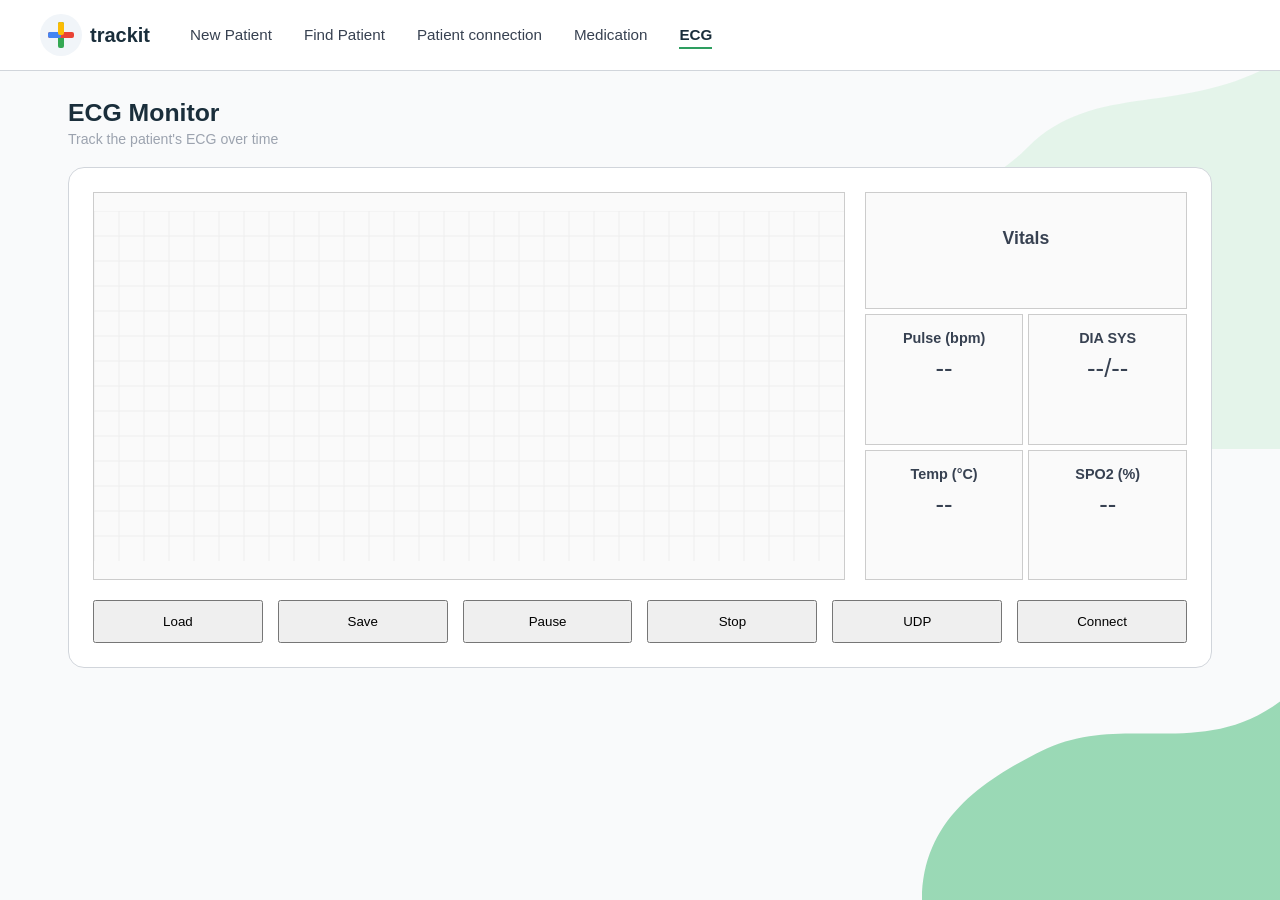
==== ecg-monitor.html @ 8374af45 "Added validation to developed web pages and removed unneeded files" ====
<!DOCTYPE html>
<html lang="en">
<head>
  <meta charset="UTF-8" />
  <meta name="viewport" content="width=device-width, initial-scale=1.0" />
  <title>ECG</title>
  <link rel="stylesheet" href="css/styles.css" />
  <style>
    body {
      background: var(--bg);
    }

    /* Decorative blobs */
    .blob-light {
      position: fixed;
      top: 60px;
      right: 0;
      width: 38%;
      pointer-events: none;
      z-index: 0;
    }

    .blob-dark {
      position: fixed;
      bottom: 0;
      right: 0;
      width: 28%;
      pointer-events: none;
      z-index: 0;
    }

    /* ── Main layout ─────────────────────────── */
    .page-content {
      position: relative;
      z-index: 1;
      max-width: 1200px;
      margin: 0 auto;
      padding: 28px 28px 60px;
    }

    /* ── Page heading ─────────────────────────── */
    .page-header {
      display: flex;
      align-items: flex-start;
      justify-content: space-between;
      margin-bottom: 20px;
    }

    .page-header h1 {
      font-size: 1.55rem;
      font-weight: 800;
      color: var(--text-dark);
      margin-bottom: 4px;
    }

    .page-header p {
      font-size: 0.88rem;
      color: var(--text-muted);
    }

    .ECG-content {
      background: var(--white);
      border: 1.5px solid var(--border);
      border-radius: var(--radius-lg);
      padding: 24px ;
      margin-bottom: 20px;
      display: grid;
      grid-template-columns: 7fr 3fr;
      gap: 20px;
    }

    /* ECG Area */
    .ECG {
        border: 1px solid #ccc;
        min-height: 350px;
        background: #fafafa;
        white-space: pre-line;
    }
    #ecgCanvas {
        width: 100%;
        height: 350px;
        display: block;
    }

    /* Vitals Area */
    .vitals-container {
        display: grid;
        grid-template-columns: repeat(2, 1fr);
        gap: 5px;
    }
    .vitals-title {
        grid-column: 1 / -1;
        text-align: center;
        padding-top:20px;
        font-weight: bold;
        font-size: 1.1rem;
        line-height: 50px;
        border: 1px solid #ccc;
        background: #fafafa;
    }
    .vital {
        border: 1px solid #ccc;
        padding: 15px 10px;
        text-align: center;
        background: #fafafa;
    }

    .vital-label {
        font-size: 0.9rem;
        margin-bottom: 8px;
        font-weight: bold;
    }

    .vital-value {
        font-size: 1.6rem;
    }
    @media (max-width: 800px) {
        .ECG-content {
            grid-template-columns: 1fr;
        }
        .ECG {
            width: 100%;
        }
        .vitals-title{
            padding-top:unset;
        }

    }

    /* Bottom Button Area */
    .controls {
        grid-column: 1 / -1;
        display: flex;
        flex-wrap: wrap;
        gap: 15px;
        justify-content: space-between;
    }

    .controls button {
        flex: 1;
        min-width: 120px;
        padding: 12px;
        cursor: pointer;
    }
  </style>
</head>
<body>
  <svg class="blob-light" viewBox="0 0 500 400" fill="none" xmlns="http://www.w3.org/2000/svg">
    <path d="M500 0 C400 60, 310 20, 240 90 C170 160, 90 140, 0 200 L0 400 L500 400 Z"
          fill="#d6f0e0" opacity="0.6"/>
  </svg>
  <svg class="blob-dark" viewBox="0 0 360 380" fill="none" xmlns="http://www.w3.org/2000/svg">
    <path d="M360 380 L0 380 C0 300, 60 260, 120 230 C200 190, 280 240, 360 180 Z"
          fill="url(#blobGrad)"/>
    <defs>
      <linearGradient id="blobGrad" x1="0" y1="180" x2="360" y2="380">
        <stop offset="0%" stop-color="#3cb871" stop-opacity="0.5"/>
        <stop offset="100%" stop-color="#1a6b3c"/>
      </linearGradient>
    </defs>
  </svg>

  <!-- Navbar -->
  <nav class="navbar">
    <a href="index.html" class="navbar-brand">
      <svg class="logo-icon" viewBox="0 0 42 42" fill="none" xmlns="http://www.w3.org/2000/svg">
        <circle cx="21" cy="21" r="21" fill="#f1f5f9"/>
        <rect x="18" y="8"  width="6" height="26" rx="2" fill="#34a853"/>
        <rect x="8"  y="18" width="26" height="6"  rx="2" fill="#ea4335"/>
        <rect x="8"  y="18" width="13" height="6"  rx="2" fill="#4285f4"/>
        <rect x="18" y="8"  width="6"  height="13" rx="2" fill="#fbbc05"/>
      </svg>
      <span class="brand-name">trackit</span>
    </a>
    <ul class="navbar-nav">
      <li><a href="new-patient.html">New Patient</a></li>
      <li><a href="find-patient.html">Find Patient</a></li>
      <li><a href="#">Patient connection</a></li>
      <li><a href="#">Medication</a></li>
      <li><a href="ecg-monitor.html" class="active">ECG</a></li>
    </ul>
  </nav>

  <!-- Main content -->
  <div class="page-content">
    <div class="page-header">
          <div>
            <h1>ECG Monitor</h1>
            <p>Track the patient's ECG over time</p>
          </div>
    </div>
    <div class="ECG-content">
        <div id="el" class="ECG" >
		<canvas id="ecgCanvas"></canvas>
        </div>

        <div class="vitals-container">
            <div class="vitals-title">Vitals</div>
            <div class="vital">
                <div class="vital-label">Pulse (bpm)</div>
                <div class="vital-value">--</div>
            </div>

            <div class="vital">
                <div class="vital-label">DIA SYS</div>
                <div class="vital-value">--/--</div>
            </div>

            <div class="vital">
                <div class="vital-label">Temp (°C)</div>
                <div class="vital-value">--</div>
            </div>

            <div class="vital">
                <div class="vital-label">SPO2 (%)</div>
                <div class="vital-value">--</div>
            </div>

        </div>
    <div class="controls">
      <button>Load</button>
      <button>Save</button>
      <button>Pause</button>
      <button>Stop</button>
      <button>UDP</button>
      <button>Connect</button>
  </div>

    </div>
    
  </div>
  <script src="JS/stream.js"></script>
</body>
</html>
---- css/styles.css ----
/* ============================
   Trackit – Shared Stylesheet
   ============================ */

*, *::before, *::after {
  box-sizing: border-box;
  margin: 0;
  padding: 0;
}

:root {
  --green-dark:   #1a6b3c;
  --green-main:   #2e9e60;
  --green-light:  #d6f0e0;
  --green-wave1:  #3cb871;
  --text-dark:    #1a2e3b;
  --text-mid:     #374151;
  --text-muted:   #9ca3af;
  --border:       #d1d5db;
  --bg:           #f9fafb;
  --white:        #ffffff;
  --radius-sm:    6px;
  --radius-md:    10px;
  --radius-lg:    16px;
  --shadow:       0 2px 8px rgba(0,0,0,.08);
}

body {
  font-family: 'Segoe UI', Arial, sans-serif;
  color: var(--text-mid);
  background: var(--white);
  min-height: 100vh;
}

/* ── Navbar ─────────────────────────────────────────── */
.navbar {
  display: flex;
  align-items: center;
  padding: 14px 40px;
  border-bottom: 1.5px solid var(--border);
  background: var(--white);
  position: relative;
  z-index: 10;
}

.navbar-brand {
  display: flex;
  align-items: center;
  gap: 8px;
  text-decoration: none;
  margin-right: 40px;
}

.navbar-brand .logo-icon {
  width: 42px;
  height: 42px;
}

.navbar-brand .brand-name {
  font-size: 1.25rem;
  font-weight: 600;
  color: var(--text-dark);
}

.navbar-nav {
  display: flex;
  align-items: center;
  gap: 32px;
  list-style: none;
  flex: 1;
}

.navbar-nav a {
  text-decoration: none;
  font-size: 0.95rem;
  color: var(--text-mid);
  padding-bottom: 4px;
}

.navbar-nav a.active {
  color: var(--text-dark);
  font-weight: 600;
  border-bottom: 2.5px solid var(--green-main);
}

.navbar-actions {
  display: flex;
  align-items: center;
  gap: 12px;
  margin-left: auto;
}

/* ── Buttons ─────────────────────────────────────────── */
.btn {
  display: inline-flex;
  align-items: center;
  gap: 8px;
  padding: 10px 24px;
  border-radius: var(--radius-md);
  font-size: 0.95rem;
  font-weight: 600;
  cursor: pointer;
  text-decoration: none;
  border: 2px solid transparent;
  transition: opacity .15s;
}

.btn:hover { opacity: .88; }

.btn-primary {
  background: var(--green-dark);
  color: var(--white);
  border-color: var(--green-dark);
}

.btn-outline {
  background: var(--white);
  color: var(--green-dark);
  border-color: var(--green-dark);
}

/* ── Shared decorative blob base ────────────────────── */
.blob {
  position: fixed;
  pointer-events: none;
  z-index: 0;
}

/* ── Page wrapper ────────────────────────────────────── */
.page-content {
  position: relative;
  z-index: 1;
}

/* ── Form primitives ─────────────────────────────────── */
.form-control {
  padding: 9px 12px;
  border: 1.5px solid var(--border);
  border-radius: var(--radius-sm);
  font-size: 0.93rem;
  color: var(--text-dark);
  background: var(--white);
  outline: none;
  width: 100%;
}

.form-control:focus {
  border-color: var(--green-main);
}

select.form-control {
  appearance: none;
  background-image: url("data:image/svg+xml,%3Csvg xmlns='http://www.w3.org/2000/svg' width='16' height='16' viewBox='0 0 24 24' fill='none' stroke='%236b7280' stroke-width='2'%3E%3Cpolyline points='6 9 12 15 18 9'%3E%3C/polyline%3E%3C/svg%3E");
  background-repeat: no-repeat;
  background-position: right 10px center;
  padding-right: 32px;
  cursor: pointer;
}

.form-control::placeholder {
  color: var(--text-muted);
}

/* calendar icon inside date input */
.input-icon-wrap {
  position: relative;
}

.input-icon-wrap .form-control {
  padding-right: 36px;
}

.input-icon-wrap .icon-right {
  position: absolute;
  right: 10px;
  top: 50%;
  transform: translateY(-50%);
  color: var(--text-muted);
  pointer-events: none;
}

/* ── Section card (white bordered box) ───────────────── */
.section-card {
  background: var(--white);
  border: 1.5px solid var(--border);
  border-radius: var(--radius-lg);
  padding: 28px 32px;
}

/* ── Section heading row ─────────────────────────────── */
.section-heading {
  display: flex;
  align-items: center;
  gap: 10px;
  margin-bottom: 18px;
}

.section-heading .section-icon {
  width: 36px;
  height: 36px;
  border-radius: 50%;
  background: var(--green-main);
  display: flex;
  align-items: center;
  justify-content: center;
}

.section-heading .section-icon svg {
  width: 20px;
  height: 20px;
  fill: var(--white);
}

.section-heading h2 {
  font-size: 1.15rem;
  font-weight: 700;
  color: var(--text-dark);
}
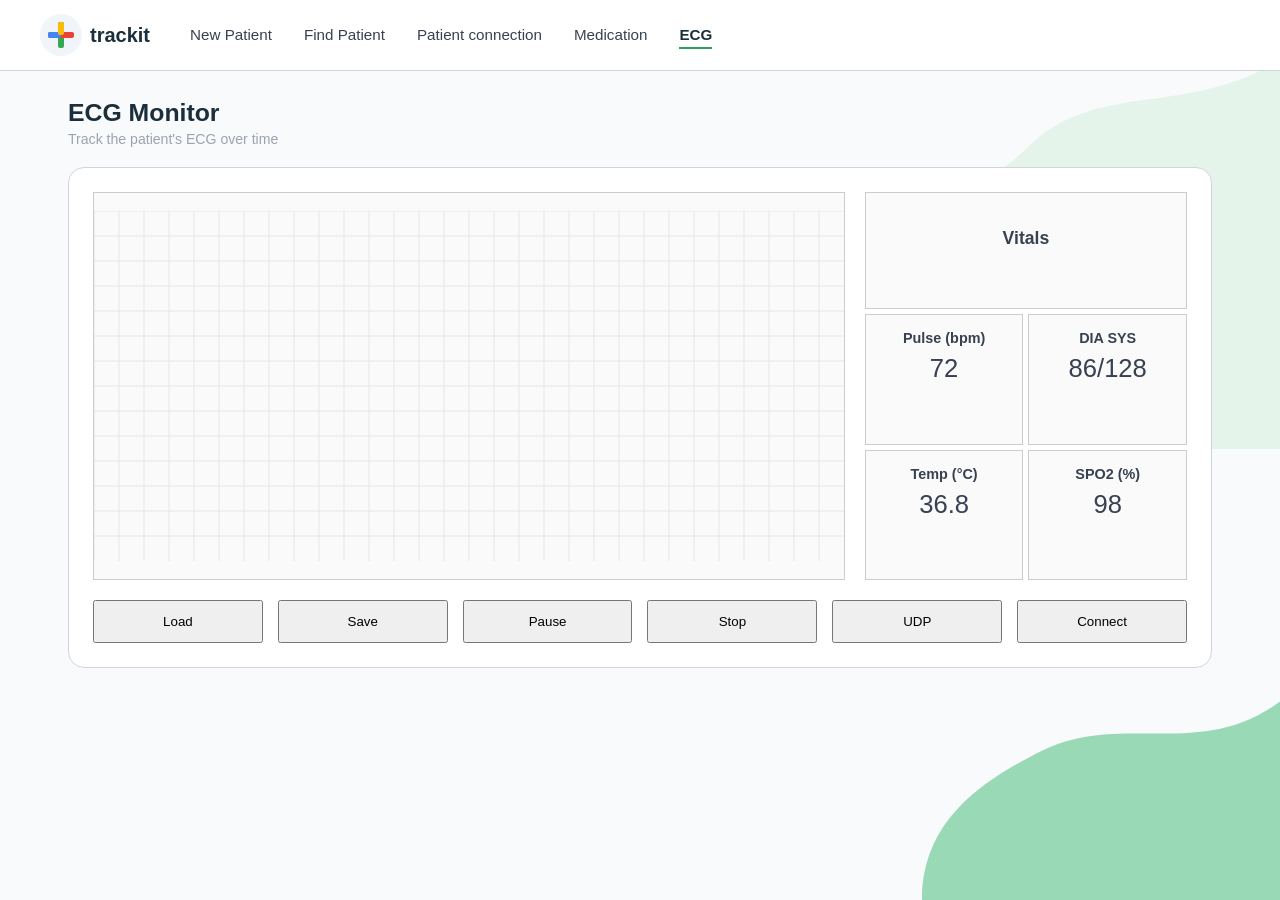
==== commit b675c55c: "Added vitals update functionality Rewrote sample.js to simulate vitals readings and modify associate" ====
--- a/ecg-monitor.html
+++ b/ecg-monitor.html
@@ -162,7 +162,7 @@
 
   <!-- Navbar -->
   <nav class="navbar">
-    <a href="index.html" class="navbar-brand">
+    <a href="/ECGApp/" class="navbar-brand">
       <svg class="logo-icon" viewBox="0 0 42 42" fill="none" xmlns="http://www.w3.org/2000/svg">
         <circle cx="21" cy="21" r="21" fill="#f1f5f9"/>
         <rect x="18" y="8"  width="6" height="26" rx="2" fill="#34a853"/>
@@ -173,11 +173,11 @@
       <span class="brand-name">trackit</span>
     </a>
     <ul class="navbar-nav">
-      <li><a href="new-patient.html">New Patient</a></li>
-      <li><a href="find-patient.html">Find Patient</a></li>
+      <li><a href="/ECGApp/newpatient">New Patient</a></li>
+      <li><a href="/ECGApp/findpatient">Find Patient</a></li>
       <li><a href="#">Patient connection</a></li>
       <li><a href="#">Medication</a></li>
-      <li><a href="ecg-monitor.html" class="active">ECG</a></li>
+      <li><a href="/ECGApp/monitor" class="active">ECG</a></li>
     </ul>
   </nav>
 
@@ -198,22 +198,22 @@
             <div class="vitals-title">Vitals</div>
             <div class="vital">
                 <div class="vital-label">Pulse (bpm)</div>
-                <div class="vital-value">--</div>
+                <div class="vital-value" id="pulseValue">--</div>
             </div>
 
             <div class="vital">
                 <div class="vital-label">DIA SYS</div>
-                <div class="vital-value">--/--</div>
+                <div class="vital-value" id="bpValue">--/--</div>
             </div>
 
             <div class="vital">
                 <div class="vital-label">Temp (°C)</div>
-                <div class="vital-value">--</div>
+                <div class="vital-value" id="tempValue">--</div>
             </div>
 
             <div class="vital">
                 <div class="vital-label">SPO2 (%)</div>
-                <div class="vital-value">--</div>
+                <div class="vital-value" id="spo2Value">--</div>
             </div>
 
         </div>
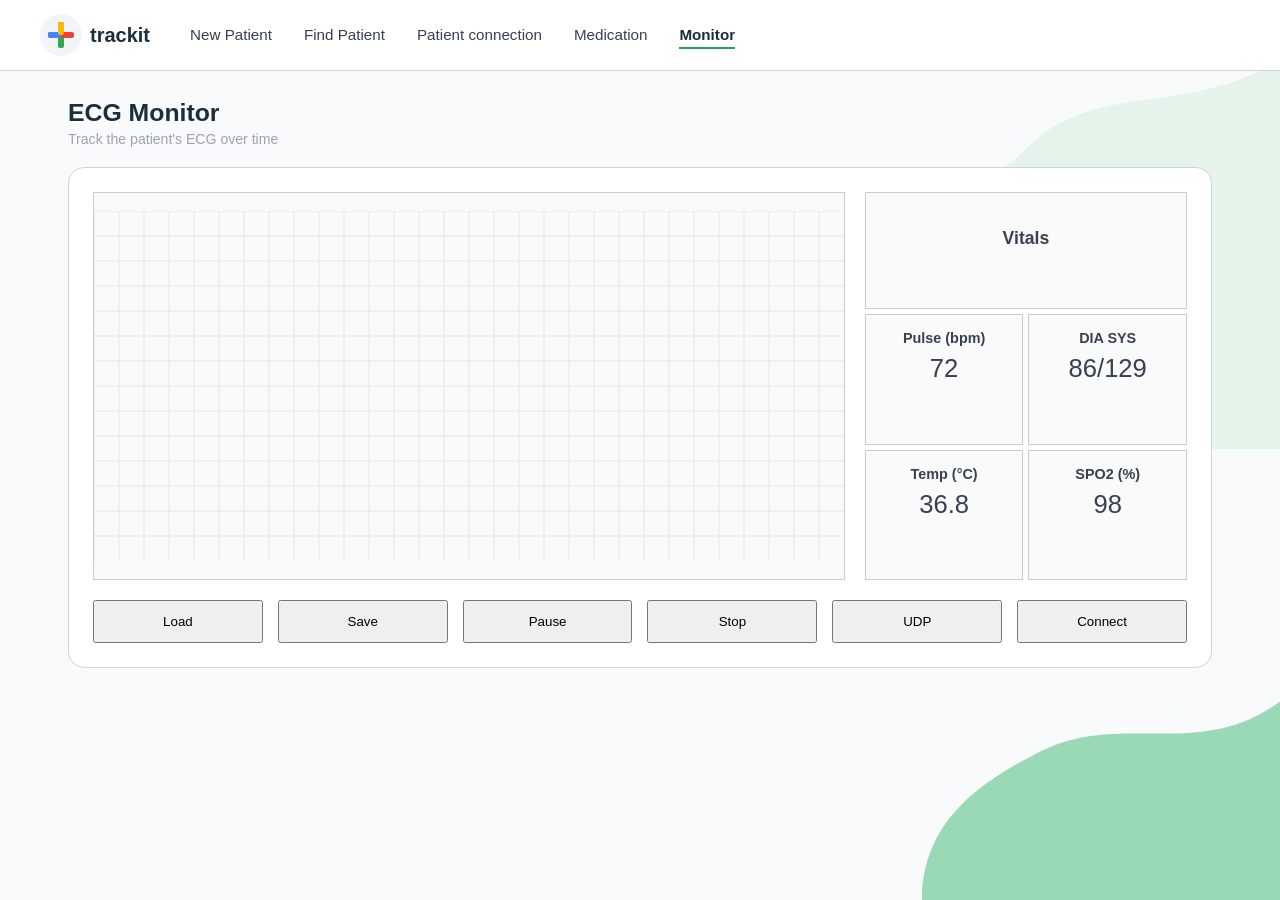
==== commit 6f45fb4d: "Added database functionality Created a util for connecting to your local databse via jdbi api. Teste" ====
--- a/ecg-monitor.html
+++ b/ecg-monitor.html
@@ -177,7 +177,7 @@
       <li><a href="/ECGApp/findpatient">Find Patient</a></li>
       <li><a href="#">Patient connection</a></li>
       <li><a href="#">Medication</a></li>
-      <li><a href="/ECGApp/monitor" class="active">ECG</a></li>
+      <li><a href="/ECGApp/monitor" class="active">Monitor</a></li>
     </ul>
   </nav>
 
